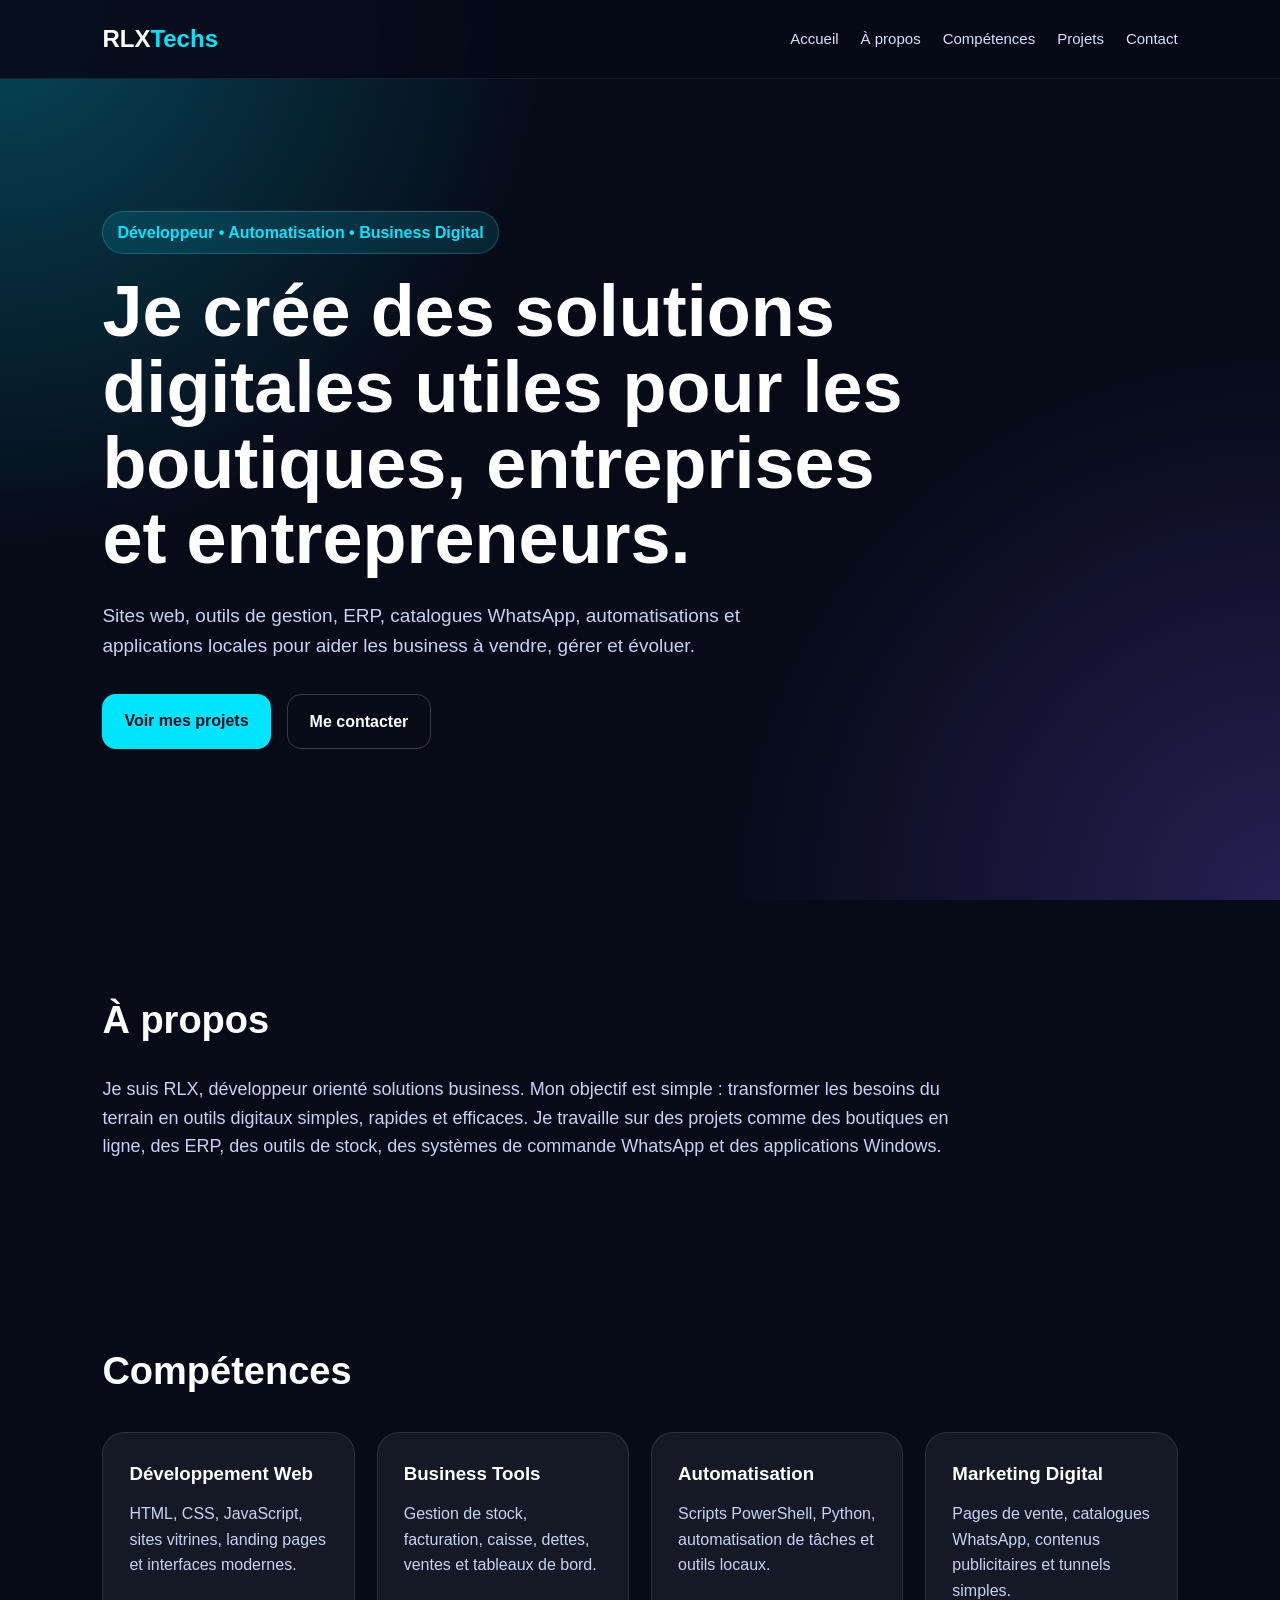
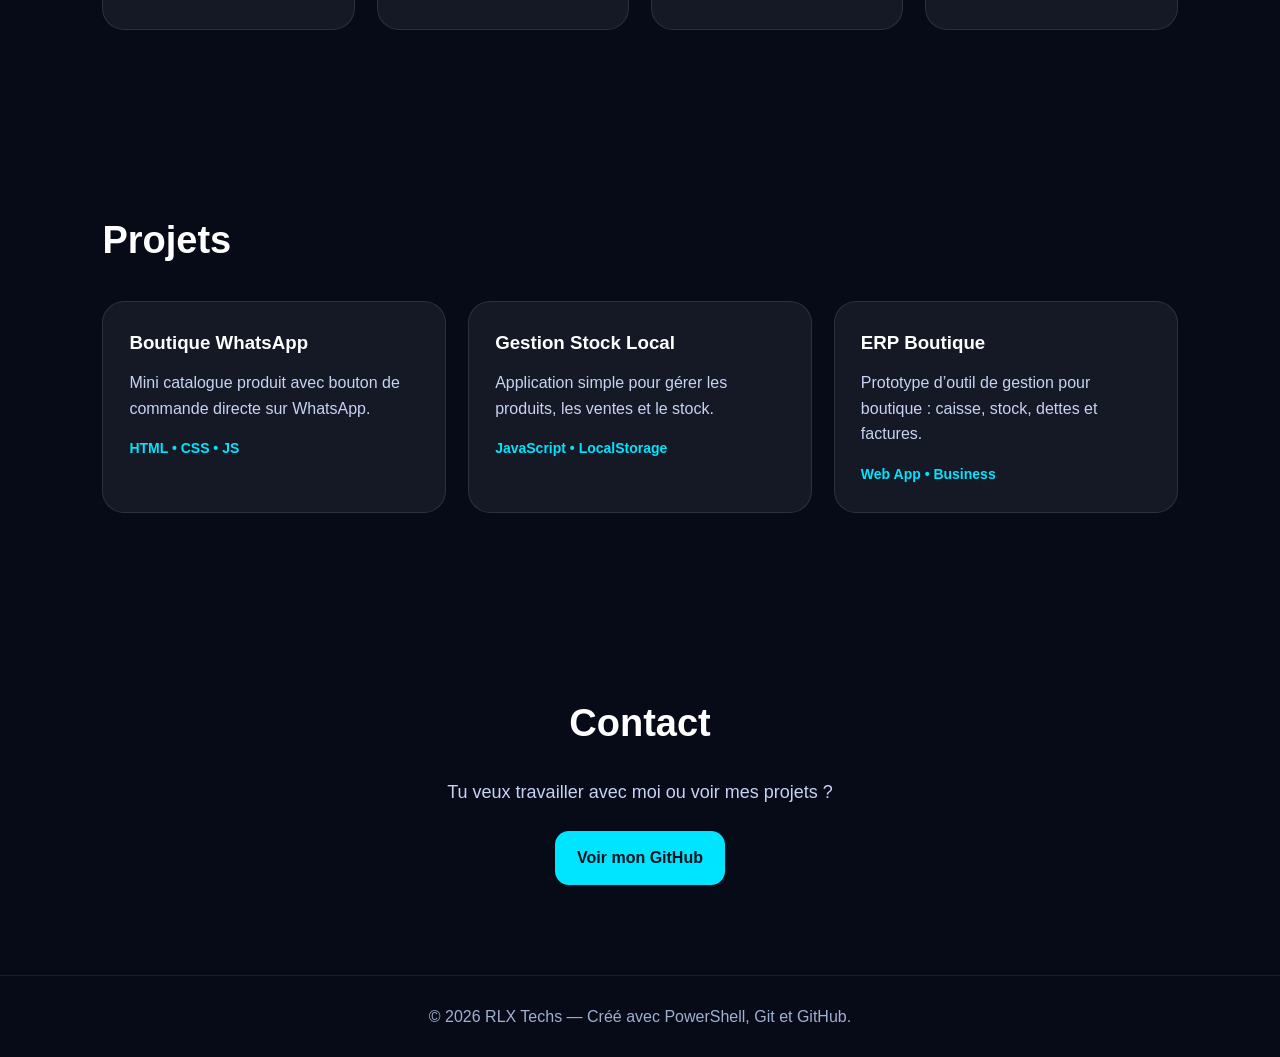
==== index.html @ ededf2c6 "Création du site vitrine RLX Techs" ====
﻿<!DOCTYPE html>
<html lang="fr">
<head>
  <meta charset="UTF-8" />
  <meta name="viewport" content="width=device-width, initial-scale=1.0" />
  <title>RLX Techs | Développeur & Créateur de solutions digitales</title>
  <link rel="stylesheet" href="style.css" />
</head>
<body>
  <header class="navbar">
    <div class="logo">RLX<span>Techs</span></div>
    <nav>
      <a href="#accueil">Accueil</a>
      <a href="#apropos">À propos</a>
      <a href="#competences">Compétences</a>
      <a href="#projets">Projets</a>
      <a href="#contact">Contact</a>
    </nav>
  </header>

  <section id="accueil" class="hero">
    <div class="hero-content">
      <p class="badge">Développeur • Automatisation • Business Digital</p>
      <h1>Je crée des solutions digitales utiles pour les boutiques, entreprises et entrepreneurs.</h1>
      <p class="description">
        Sites web, outils de gestion, ERP, catalogues WhatsApp, automatisations et applications locales pour aider les business à vendre, gérer et évoluer.
      </p>
      <div class="buttons">
        <a href="#projets" class="btn primary">Voir mes projets</a>
        <a href="#contact" class="btn secondary">Me contacter</a>
      </div>
    </div>
  </section>

  <section id="apropos" class="section">
    <h2>À propos</h2>
    <p>
      Je suis RLX, développeur orienté solutions business. Mon objectif est simple :
      transformer les besoins du terrain en outils digitaux simples, rapides et efficaces.
      Je travaille sur des projets comme des boutiques en ligne, des ERP, des outils de stock,
      des systèmes de commande WhatsApp et des applications Windows.
    </p>
  </section>

  <section id="competences" class="section">
    <h2>Compétences</h2>
    <div class="grid">
      <div class="card">
        <h3>Développement Web</h3>
        <p>HTML, CSS, JavaScript, sites vitrines, landing pages et interfaces modernes.</p>
      </div>
      <div class="card">
        <h3>Business Tools</h3>
        <p>Gestion de stock, facturation, caisse, dettes, ventes et tableaux de bord.</p>
      </div>
      <div class="card">
        <h3>Automatisation</h3>
        <p>Scripts PowerShell, Python, automatisation de tâches et outils locaux.</p>
      </div>
      <div class="card">
        <h3>Marketing Digital</h3>
        <p>Pages de vente, catalogues WhatsApp, contenus publicitaires et tunnels simples.</p>
      </div>
    </div>
  </section>

  <section id="projets" class="section">
    <h2>Projets</h2>
    <div class="grid">
      <div class="project-card">
        <h3>Boutique WhatsApp</h3>
        <p>Mini catalogue produit avec bouton de commande directe sur WhatsApp.</p>
        <span>HTML • CSS • JS</span>
      </div>
      <div class="project-card">
        <h3>Gestion Stock Local</h3>
        <p>Application simple pour gérer les produits, les ventes et le stock.</p>
        <span>JavaScript • LocalStorage</span>
      </div>
      <div class="project-card">
        <h3>ERP Boutique</h3>
        <p>Prototype d’outil de gestion pour boutique : caisse, stock, dettes et factures.</p>
        <span>Web App • Business</span>
      </div>
    </div>
  </section>

  <section id="contact" class="section contact">
    <h2>Contact</h2>
    <p>Tu veux travailler avec moi ou voir mes projets ?</p>
    <a href="https://github.com/RlxTechs" target="_blank" class="btn primary">Voir mon GitHub</a>
  </section>

  <footer>
    <p>© 2026 RLX Techs — Créé avec PowerShell, Git et GitHub.</p>
  </footer>

  <script src="script.js"></script>
</body>
</html>
---- style.css ----
﻿* {
  margin: 0;
  padding: 0;
  box-sizing: border-box;
}

html {
  scroll-behavior: smooth;
}

body {
  font-family: Arial, Helvetica, sans-serif;
  background: #070b18;
  color: #ffffff;
  line-height: 1.6;
}

.navbar {
  width: 100%;
  padding: 20px 8%;
  display: flex;
  justify-content: space-between;
  align-items: center;
  background: rgba(7, 11, 24, 0.9);
  backdrop-filter: blur(12px);
  position: fixed;
  top: 0;
  z-index: 100;
  border-bottom: 1px solid rgba(255,255,255,0.08);
}

.logo {
  font-size: 24px;
  font-weight: bold;
}

.logo span {
  color: #00e5ff;
}

nav {
  display: flex;
  gap: 22px;
}

nav a {
  color: #d7e1ff;
  text-decoration: none;
  font-size: 15px;
  transition: 0.3s;
}

nav a:hover {
  color: #00e5ff;
}

.hero {
  min-height: 100vh;
  padding: 140px 8% 80px;
  display: flex;
  align-items: center;
  background:
    radial-gradient(circle at top left, rgba(0,229,255,0.28), transparent 35%),
    radial-gradient(circle at bottom right, rgba(125,92,255,0.25), transparent 35%),
    #070b18;
}

.hero-content {
  max-width: 850px;
}

.badge {
  display: inline-block;
  padding: 8px 14px;
  border-radius: 999px;
  background: rgba(0,229,255,0.12);
  color: #00e5ff;
  margin-bottom: 20px;
  font-weight: bold;
  border: 1px solid rgba(0,229,255,0.25);
}

h1 {
  font-size: clamp(38px, 6vw, 72px);
  line-height: 1.05;
  margin-bottom: 24px;
}

.description {
  max-width: 720px;
  font-size: 19px;
  color: #c6d3f5;
  margin-bottom: 32px;
}

.buttons {
  display: flex;
  gap: 16px;
  flex-wrap: wrap;
}

.btn {
  display: inline-block;
  padding: 14px 22px;
  border-radius: 14px;
  text-decoration: none;
  font-weight: bold;
  transition: 0.3s;
}

.primary {
  background: #00e5ff;
  color: #06111f;
}

.primary:hover {
  transform: translateY(-3px);
  box-shadow: 0 12px 30px rgba(0,229,255,0.25);
}

.secondary {
  border: 1px solid rgba(255,255,255,0.2);
  color: #ffffff;
}

.secondary:hover {
  border-color: #00e5ff;
  color: #00e5ff;
}

.section {
  padding: 90px 8%;
}

.section h2 {
  font-size: 38px;
  margin-bottom: 24px;
}

.section > p {
  max-width: 850px;
  color: #c6d3f5;
  font-size: 18px;
}

.grid {
  display: grid;
  grid-template-columns: repeat(auto-fit, minmax(230px, 1fr));
  gap: 22px;
  margin-top: 30px;
}

.card,
.project-card {
  background: rgba(255,255,255,0.06);
  border: 1px solid rgba(255,255,255,0.1);
  border-radius: 22px;
  padding: 26px;
  transition: 0.3s;
}

.card:hover,
.project-card:hover {
  transform: translateY(-6px);
  border-color: rgba(0,229,255,0.4);
  box-shadow: 0 18px 45px rgba(0,0,0,0.25);
}

.card h3,
.project-card h3 {
  margin-bottom: 12px;
  color: #ffffff;
}

.card p,
.project-card p {
  color: #c6d3f5;
}

.project-card span {
  display: inline-block;
  margin-top: 16px;
  color: #00e5ff;
  font-weight: bold;
  font-size: 14px;
}

.contact {
  text-align: center;
}

.contact p {
  margin: 0 auto 24px;
}

footer {
  text-align: center;
  padding: 28px 8%;
  border-top: 1px solid rgba(255,255,255,0.08);
  color: #9fb0d0;
}

@media (max-width: 760px) {
  .navbar {
    position: static;
    flex-direction: column;
    gap: 15px;
  }

  nav {
    flex-wrap: wrap;
    justify-content: center;
  }

  .hero {
    padding-top: 80px;
  }
}
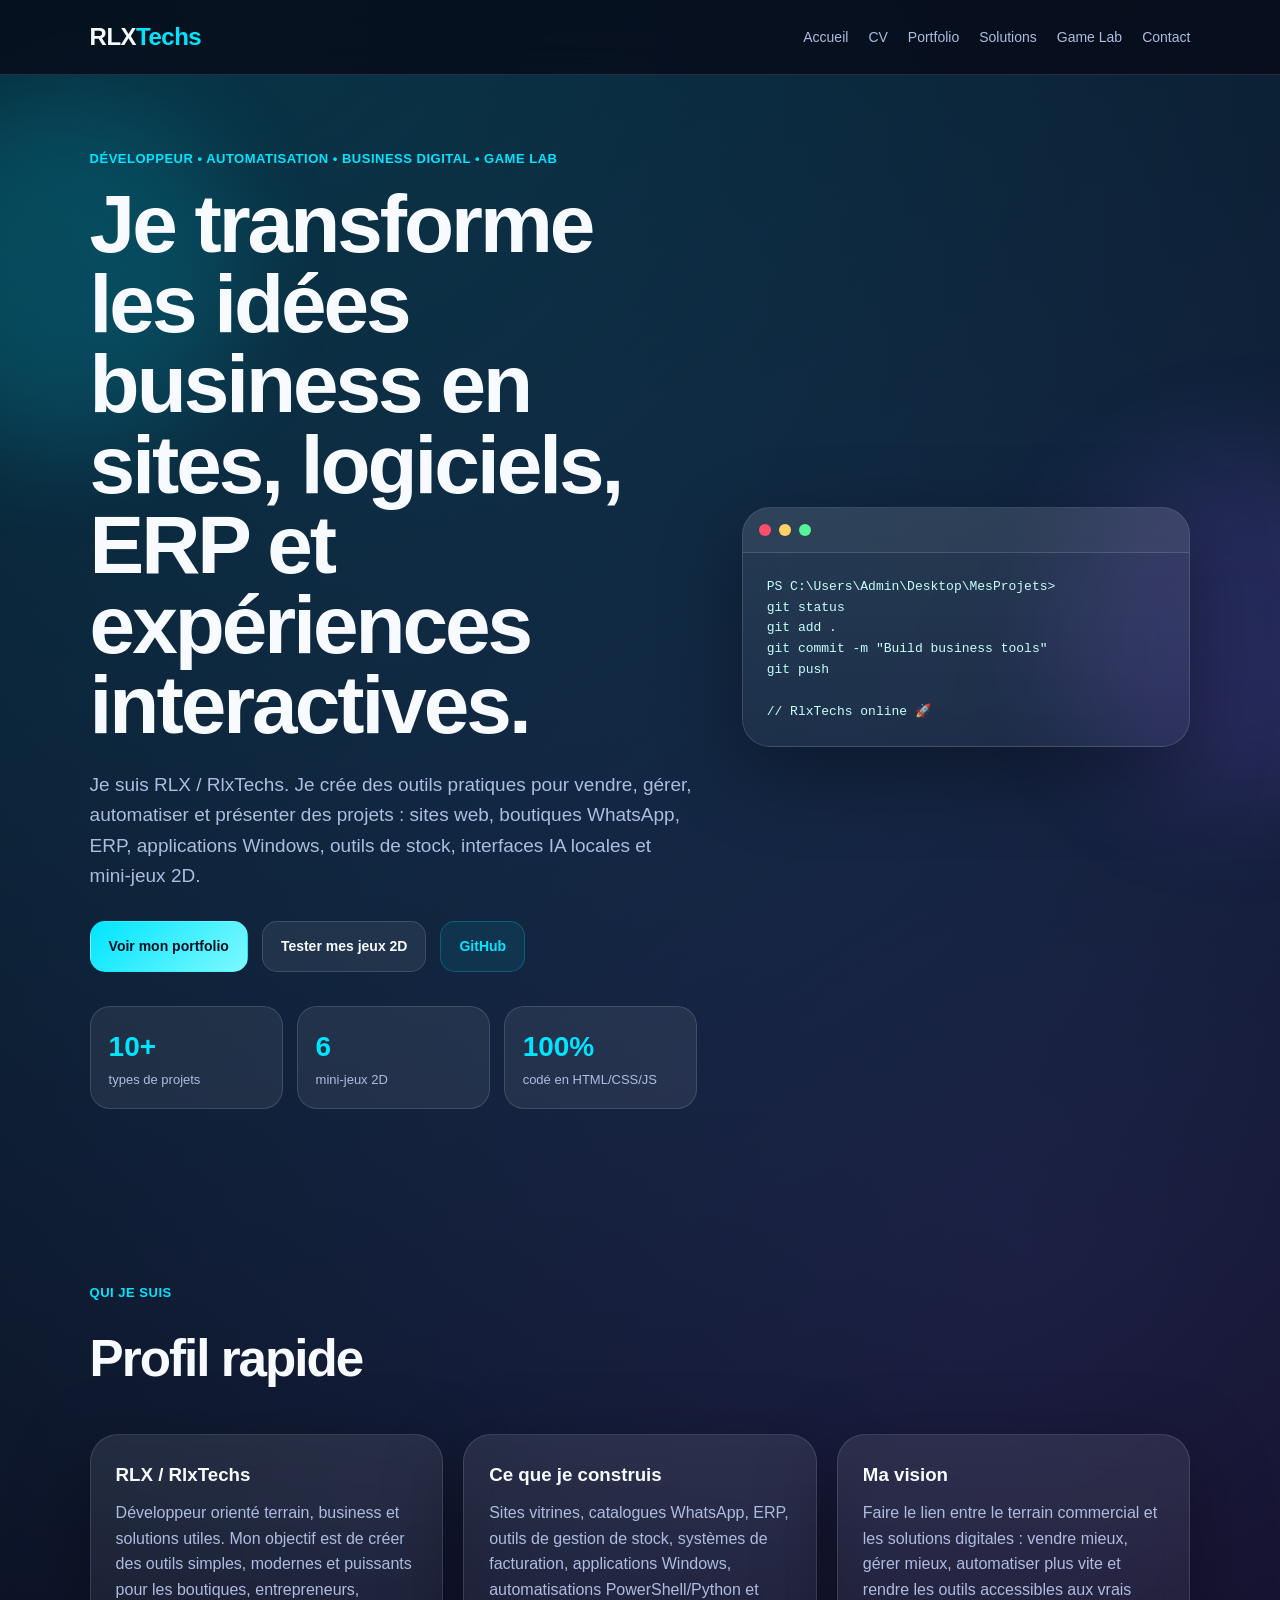
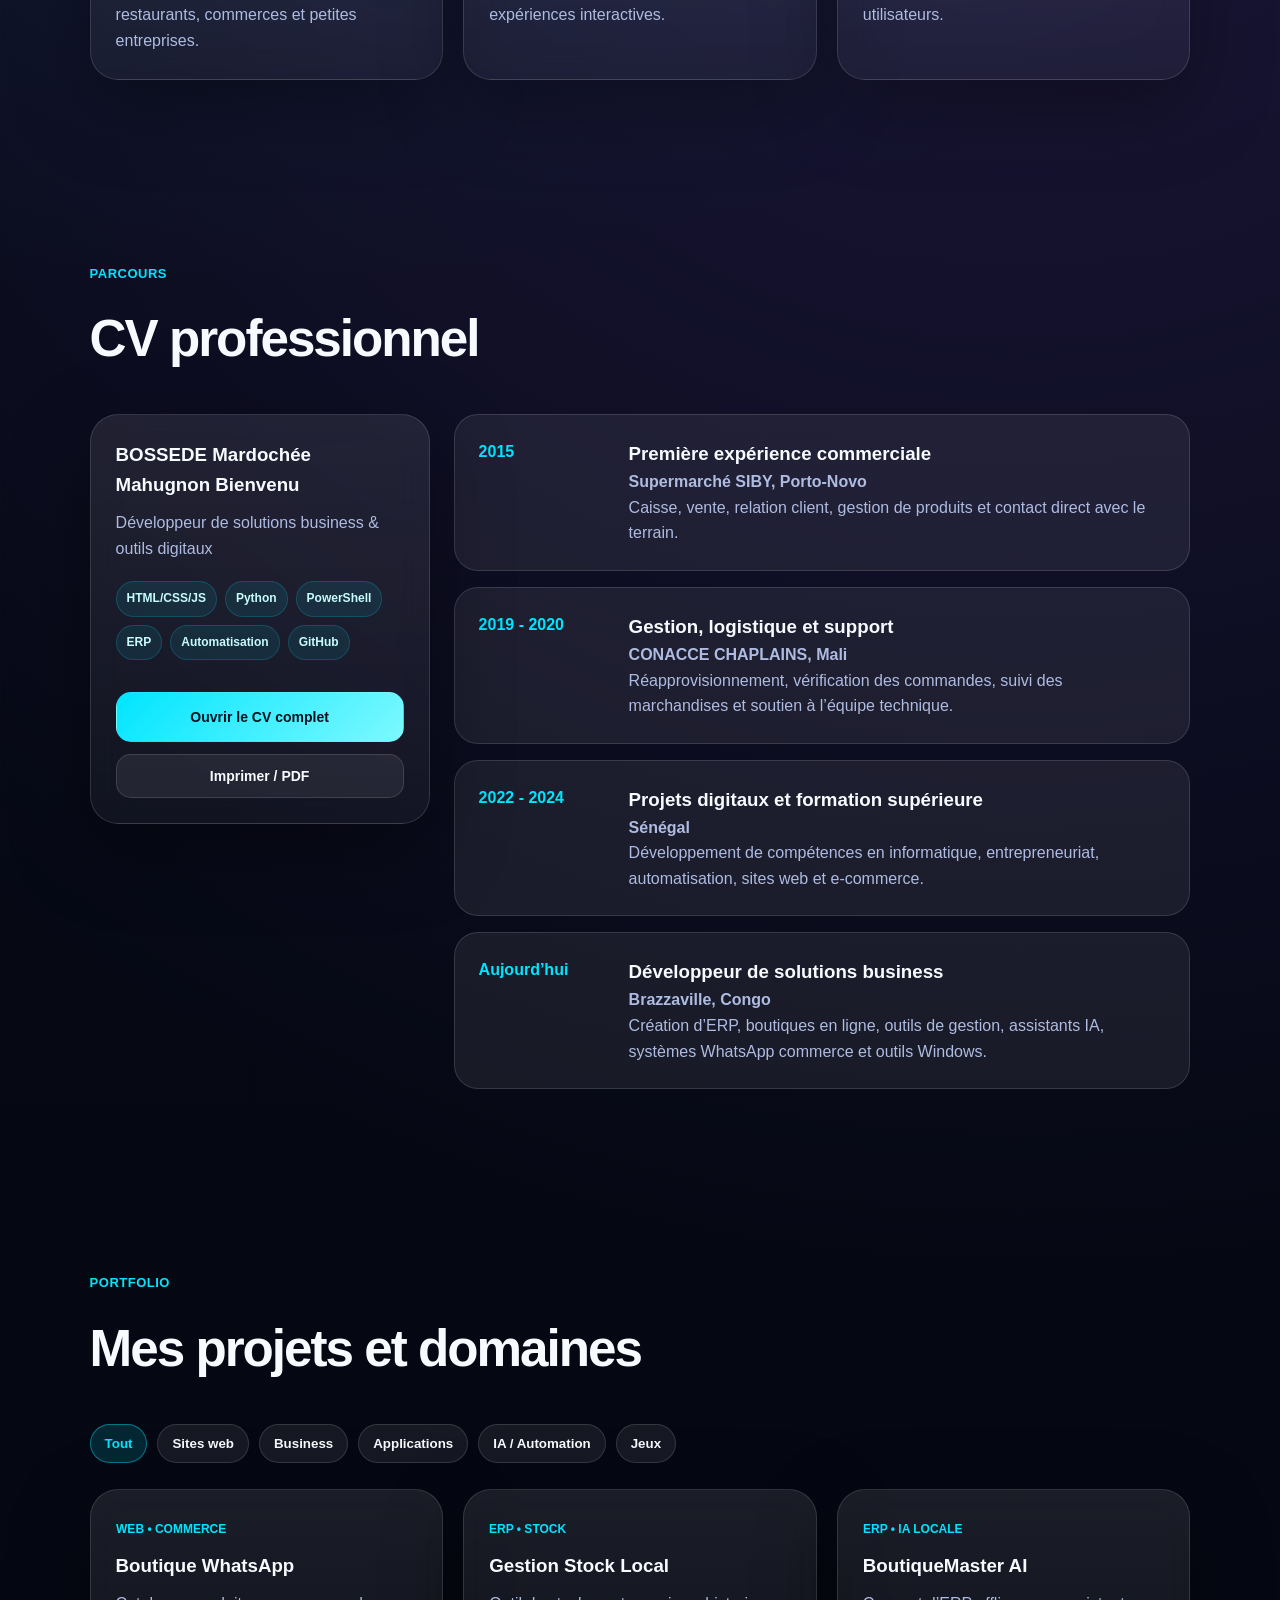
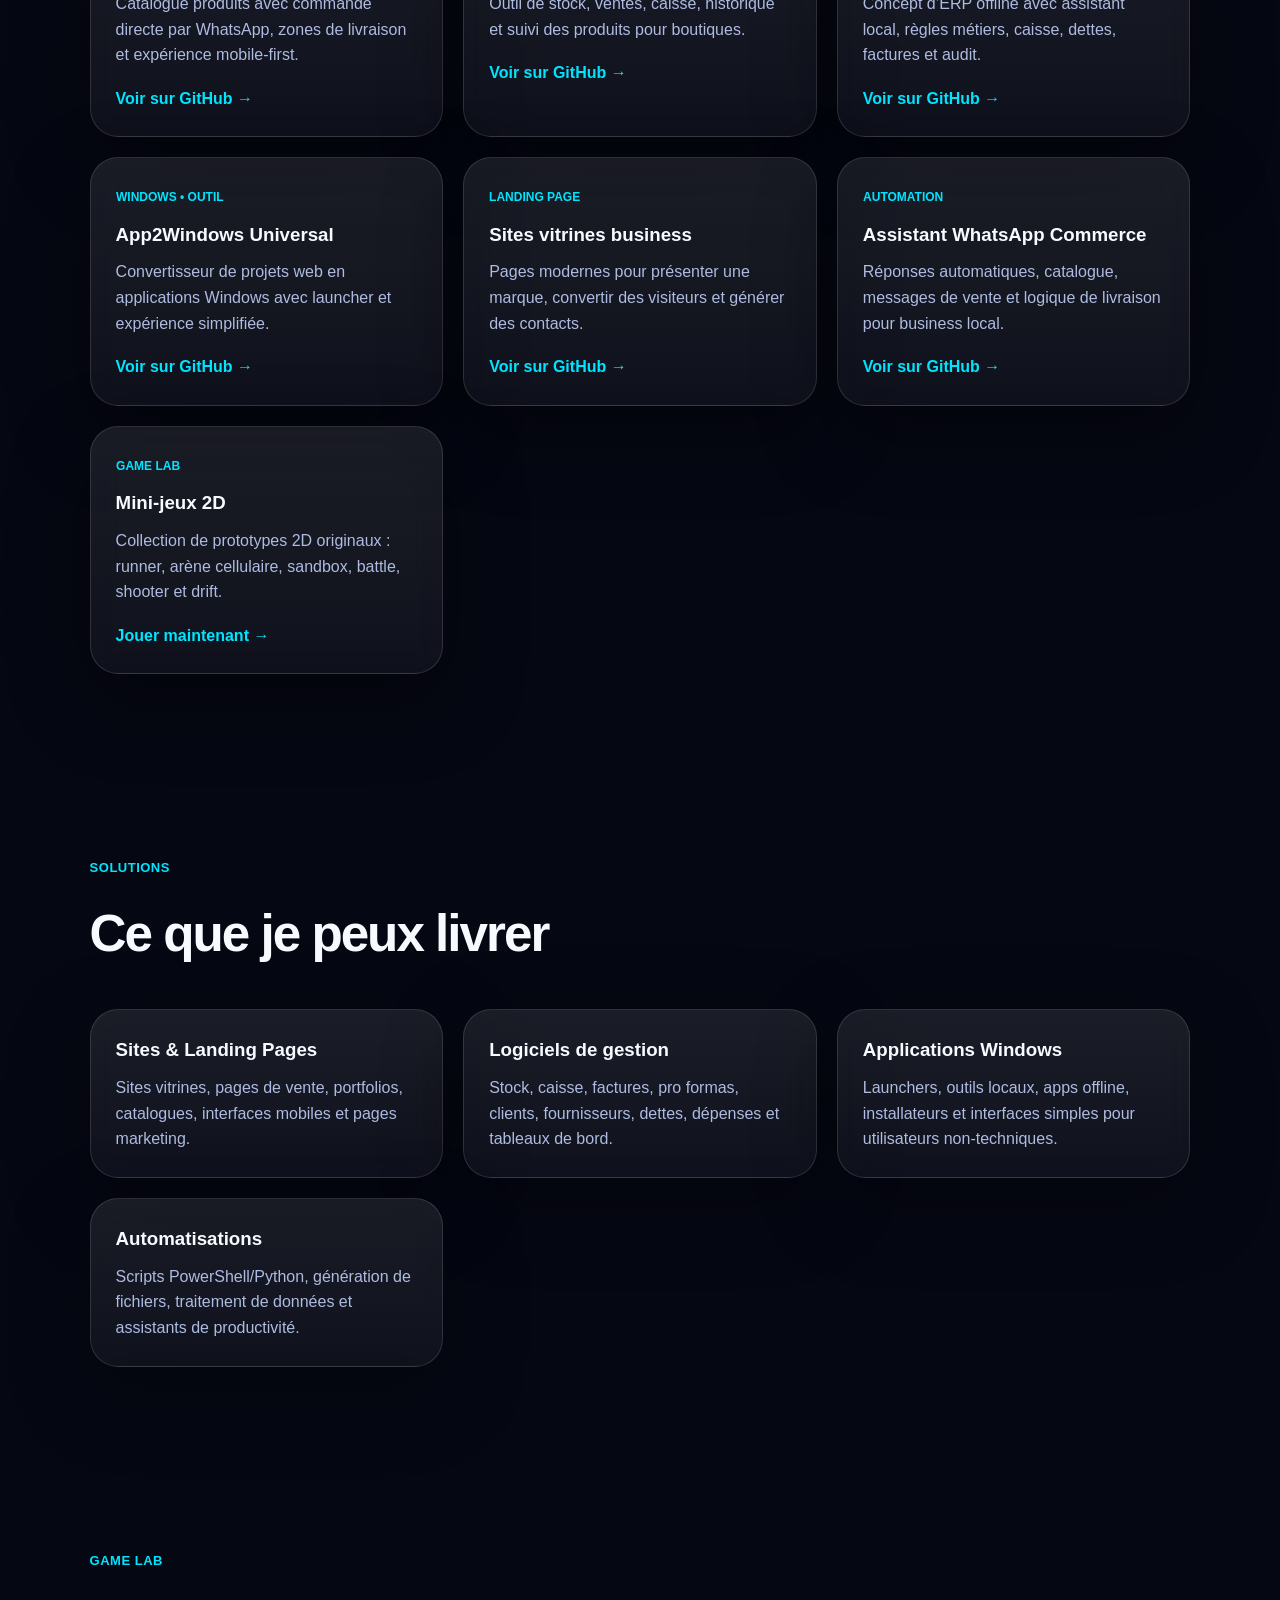
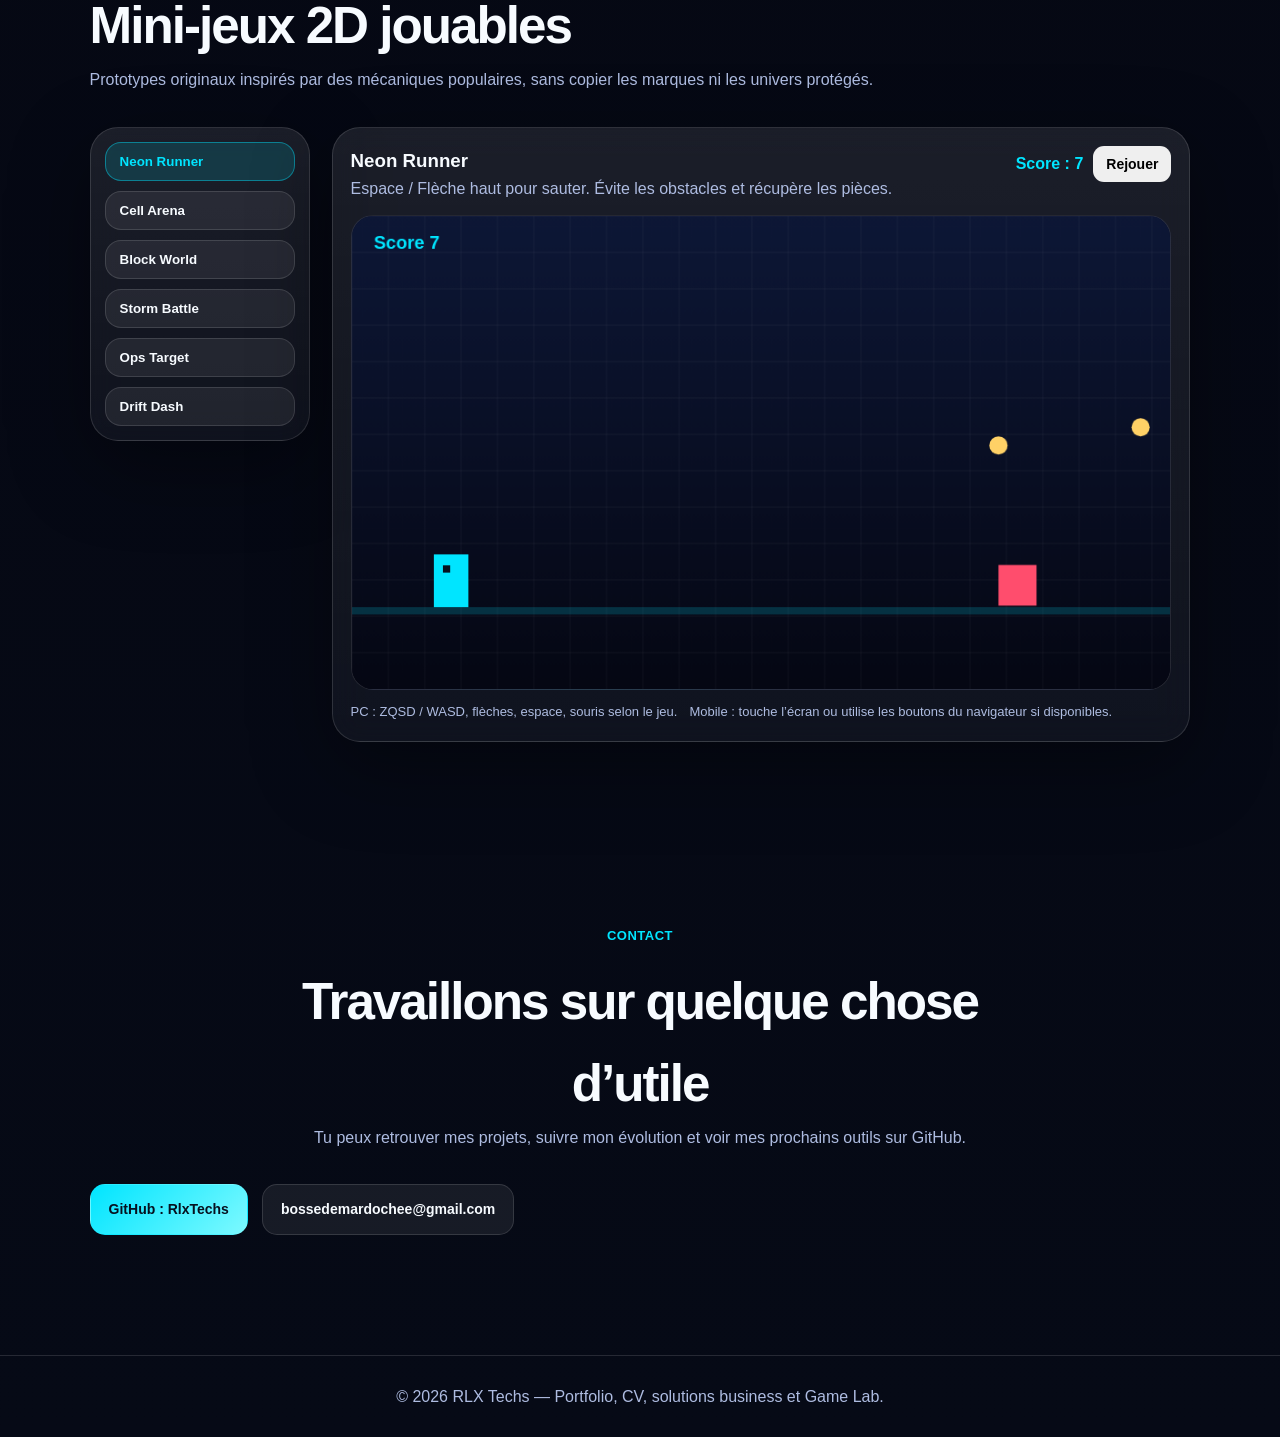
==== commit 5cacd82b: "Amélioration complète du portfolio avec CV et Game Lab" ====
--- a/index.html
+++ b/index.html
@@ -3,98 +3,326 @@
 <head>
   <meta charset="UTF-8" />
   <meta name="viewport" content="width=device-width, initial-scale=1.0" />
-  <title>RLX Techs | Développeur & Créateur de solutions digitales</title>
+  <title>RLX Techs | Portfolio, CV, Projets & Game Lab</title>
+  <meta name="description" content="Portfolio officiel de RLX Techs : développeur de solutions business, ERP, sites web, automatisations, apps Windows et mini-jeux 2D." />
   <link rel="stylesheet" href="style.css" />
 </head>
 <body>
+  <div class="bg-orb orb-1"></div>
+  <div class="bg-orb orb-2"></div>
+
   <header class="navbar">
-    <div class="logo">RLX<span>Techs</span></div>
-    <nav>
+    <a href="#accueil" class="logo">RLX<span>Techs</span></a>
+
+    <button class="menu-btn" id="menuBtn">☰</button>
+
+    <nav id="navMenu">
       <a href="#accueil">Accueil</a>
-      <a href="#apropos">À propos</a>
-      <a href="#competences">Compétences</a>
-      <a href="#projets">Projets</a>
+      <a href="#cv">CV</a>
+      <a href="#portfolio">Portfolio</a>
+      <a href="#logiciels">Solutions</a>
+      <a href="#games">Game Lab</a>
       <a href="#contact">Contact</a>
     </nav>
   </header>
 
-  <section id="accueil" class="hero">
-    <div class="hero-content">
-      <p class="badge">Développeur • Automatisation • Business Digital</p>
-      <h1>Je crée des solutions digitales utiles pour les boutiques, entreprises et entrepreneurs.</h1>
-      <p class="description">
-        Sites web, outils de gestion, ERP, catalogues WhatsApp, automatisations et applications locales pour aider les business à vendre, gérer et évoluer.
-      </p>
-      <div class="buttons">
-        <a href="#projets" class="btn primary">Voir mes projets</a>
-        <a href="#contact" class="btn secondary">Me contacter</a>
-      </div>
-    </div>
-  </section>
-
-  <section id="apropos" class="section">
-    <h2>À propos</h2>
-    <p>
-      Je suis RLX, développeur orienté solutions business. Mon objectif est simple :
-      transformer les besoins du terrain en outils digitaux simples, rapides et efficaces.
-      Je travaille sur des projets comme des boutiques en ligne, des ERP, des outils de stock,
-      des systèmes de commande WhatsApp et des applications Windows.
-    </p>
-  </section>
-
-  <section id="competences" class="section">
-    <h2>Compétences</h2>
-    <div class="grid">
-      <div class="card">
-        <h3>Développement Web</h3>
-        <p>HTML, CSS, JavaScript, sites vitrines, landing pages et interfaces modernes.</p>
-      </div>
-      <div class="card">
-        <h3>Business Tools</h3>
-        <p>Gestion de stock, facturation, caisse, dettes, ventes et tableaux de bord.</p>
-      </div>
-      <div class="card">
-        <h3>Automatisation</h3>
-        <p>Scripts PowerShell, Python, automatisation de tâches et outils locaux.</p>
-      </div>
-      <div class="card">
-        <h3>Marketing Digital</h3>
-        <p>Pages de vente, catalogues WhatsApp, contenus publicitaires et tunnels simples.</p>
-      </div>
-    </div>
-  </section>
-
-  <section id="projets" class="section">
-    <h2>Projets</h2>
-    <div class="grid">
-      <div class="project-card">
-        <h3>Boutique WhatsApp</h3>
-        <p>Mini catalogue produit avec bouton de commande directe sur WhatsApp.</p>
-        <span>HTML • CSS • JS</span>
-      </div>
-      <div class="project-card">
-        <h3>Gestion Stock Local</h3>
-        <p>Application simple pour gérer les produits, les ventes et le stock.</p>
-        <span>JavaScript • LocalStorage</span>
-      </div>
-      <div class="project-card">
-        <h3>ERP Boutique</h3>
-        <p>Prototype d’outil de gestion pour boutique : caisse, stock, dettes et factures.</p>
-        <span>Web App • Business</span>
-      </div>
-    </div>
-  </section>
-
-  <section id="contact" class="section contact">
-    <h2>Contact</h2>
-    <p>Tu veux travailler avec moi ou voir mes projets ?</p>
-    <a href="https://github.com/RlxTechs" target="_blank" class="btn primary">Voir mon GitHub</a>
-  </section>
+  <main>
+    <section id="accueil" class="hero">
+      <div class="hero-text">
+        <p class="eyebrow">Développeur • Automatisation • Business Digital • Game Lab</p>
+        <h1>Je transforme les idées business en sites, logiciels, ERP et expériences interactives.</h1>
+        <p class="hero-desc">
+          Je suis RLX / RlxTechs. Je crée des outils pratiques pour vendre, gérer, automatiser et présenter des projets :
+          sites web, boutiques WhatsApp, ERP, applications Windows, outils de stock, interfaces IA locales et mini-jeux 2D.
+        </p>
+
+        <div class="hero-actions">
+          <a href="#portfolio" class="btn primary">Voir mon portfolio</a>
+          <a href="#games" class="btn secondary">Tester mes jeux 2D</a>
+          <a href="https://github.com/RlxTechs" target="_blank" class="btn ghost">GitHub</a>
+        </div>
+
+        <div class="hero-stats">
+          <div>
+            <strong>10+</strong>
+            <span>types de projets</span>
+          </div>
+          <div>
+            <strong>6</strong>
+            <span>mini-jeux 2D</span>
+          </div>
+          <div>
+            <strong>100%</strong>
+            <span>codé en HTML/CSS/JS</span>
+          </div>
+        </div>
+      </div>
+
+      <div class="hero-card">
+        <div class="terminal-bar">
+          <span></span><span></span><span></span>
+        </div>
+        <pre><code>PS C:\Users\Admin\Desktop\MesProjets&gt;
+git status
+git add .
+git commit -m "Build business tools"
+git push
+
+// RlxTechs online 🚀</code></pre>
+      </div>
+    </section>
+
+    <section class="section identity">
+      <div class="section-title">
+        <p class="eyebrow">Qui je suis</p>
+        <h2>Profil rapide</h2>
+      </div>
+
+      <div class="identity-grid">
+        <article class="glass-card">
+          <h3>RLX / RlxTechs</h3>
+          <p>
+            Développeur orienté terrain, business et solutions utiles. Mon objectif est de créer des outils simples,
+            modernes et puissants pour les boutiques, entrepreneurs, restaurants, commerces et petites entreprises.
+          </p>
+        </article>
+
+        <article class="glass-card">
+          <h3>Ce que je construis</h3>
+          <p>
+            Sites vitrines, catalogues WhatsApp, ERP, outils de gestion de stock, systèmes de facturation,
+            applications Windows, automatisations PowerShell/Python et expériences interactives.
+          </p>
+        </article>
+
+        <article class="glass-card">
+          <h3>Ma vision</h3>
+          <p>
+            Faire le lien entre le terrain commercial et les solutions digitales : vendre mieux, gérer mieux,
+            automatiser plus vite et rendre les outils accessibles aux vrais utilisateurs.
+          </p>
+        </article>
+      </div>
+    </section>
+
+    <section id="cv" class="section">
+      <div class="section-title">
+        <p class="eyebrow">Parcours</p>
+        <h2>CV professionnel</h2>
+      </div>
+
+      <div class="cv-layout">
+        <aside class="cv-card">
+          <h3>BOSSEDE Mardochée Mahugnon Bienvenu</h3>
+          <p class="muted">Développeur de solutions business & outils digitaux</p>
+
+          <div class="cv-tags">
+            <span>HTML/CSS/JS</span>
+            <span>Python</span>
+            <span>PowerShell</span>
+            <span>ERP</span>
+            <span>Automatisation</span>
+            <span>GitHub</span>
+          </div>
+
+          <a class="btn primary full" href="cv.html">Ouvrir le CV complet</a>
+          <button class="btn secondary full" onclick="window.print()">Imprimer / PDF</button>
+        </aside>
+
+        <div class="timeline">
+          <div class="timeline-item">
+            <span class="year">2015</span>
+            <div>
+              <h3>Première expérience commerciale</h3>
+              <p><strong>Supermarché SIBY, Porto-Novo</strong></p>
+              <p>Caisse, vente, relation client, gestion de produits et contact direct avec le terrain.</p>
+            </div>
+          </div>
+
+          <div class="timeline-item">
+            <span class="year">2019 - 2020</span>
+            <div>
+              <h3>Gestion, logistique et support</h3>
+              <p><strong>CONACCE CHAPLAINS, Mali</strong></p>
+              <p>Réapprovisionnement, vérification des commandes, suivi des marchandises et soutien à l’équipe technique.</p>
+            </div>
+          </div>
+
+          <div class="timeline-item">
+            <span class="year">2022 - 2024</span>
+            <div>
+              <h3>Projets digitaux et formation supérieure</h3>
+              <p><strong>Sénégal</strong></p>
+              <p>Développement de compétences en informatique, entrepreneuriat, automatisation, sites web et e-commerce.</p>
+            </div>
+          </div>
+
+          <div class="timeline-item">
+            <span class="year">Aujourd’hui</span>
+            <div>
+              <h3>Développeur de solutions business</h3>
+              <p><strong>Brazzaville, Congo</strong></p>
+              <p>Création d’ERP, boutiques en ligne, outils de gestion, assistants IA, systèmes WhatsApp commerce et outils Windows.</p>
+            </div>
+          </div>
+        </div>
+      </div>
+    </section>
+
+    <section id="portfolio" class="section">
+      <div class="section-title">
+        <p class="eyebrow">Portfolio</p>
+        <h2>Mes projets et domaines</h2>
+      </div>
+
+      <div class="filter-row">
+        <button class="chip active" data-filter="all">Tout</button>
+        <button class="chip" data-filter="web">Sites web</button>
+        <button class="chip" data-filter="business">Business</button>
+        <button class="chip" data-filter="app">Applications</button>
+        <button class="chip" data-filter="ai">IA / Automation</button>
+        <button class="chip" data-filter="game">Jeux</button>
+      </div>
+
+      <div class="portfolio-grid" id="portfolioGrid">
+        <article class="project-card" data-category="web business">
+          <span class="project-type">Web • Commerce</span>
+          <h3>Boutique WhatsApp</h3>
+          <p>Catalogue produits avec commande directe par WhatsApp, zones de livraison et expérience mobile-first.</p>
+          <a href="https://github.com/RlxTechs" target="_blank">Voir sur GitHub →</a>
+        </article>
+
+        <article class="project-card" data-category="business app">
+          <span class="project-type">ERP • Stock</span>
+          <h3>Gestion Stock Local</h3>
+          <p>Outil de stock, ventes, caisse, historique et suivi des produits pour boutiques.</p>
+          <a href="https://github.com/RlxTechs" target="_blank">Voir sur GitHub →</a>
+        </article>
+
+        <article class="project-card" data-category="business ai app">
+          <span class="project-type">ERP • IA locale</span>
+          <h3>BoutiqueMaster AI</h3>
+          <p>Concept d’ERP offline avec assistant local, règles métiers, caisse, dettes, factures et audit.</p>
+          <a href="https://github.com/RlxTechs" target="_blank">Voir sur GitHub →</a>
+        </article>
+
+        <article class="project-card" data-category="app">
+          <span class="project-type">Windows • Outil</span>
+          <h3>App2Windows Universal</h3>
+          <p>Convertisseur de projets web en applications Windows avec launcher et expérience simplifiée.</p>
+          <a href="https://github.com/RlxTechs" target="_blank">Voir sur GitHub →</a>
+        </article>
+
+        <article class="project-card" data-category="web business">
+          <span class="project-type">Landing page</span>
+          <h3>Sites vitrines business</h3>
+          <p>Pages modernes pour présenter une marque, convertir des visiteurs et générer des contacts.</p>
+          <a href="https://github.com/RlxTechs" target="_blank">Voir sur GitHub →</a>
+        </article>
+
+        <article class="project-card" data-category="ai">
+          <span class="project-type">Automation</span>
+          <h3>Assistant WhatsApp Commerce</h3>
+          <p>Réponses automatiques, catalogue, messages de vente et logique de livraison pour business local.</p>
+          <a href="https://github.com/RlxTechs" target="_blank">Voir sur GitHub →</a>
+        </article>
+
+        <article class="project-card" data-category="game">
+          <span class="project-type">Game Lab</span>
+          <h3>Mini-jeux 2D</h3>
+          <p>Collection de prototypes 2D originaux : runner, arène cellulaire, sandbox, battle, shooter et drift.</p>
+          <a href="#games">Jouer maintenant →</a>
+        </article>
+      </div>
+    </section>
+
+    <section id="logiciels" class="section">
+      <div class="section-title">
+        <p class="eyebrow">Solutions</p>
+        <h2>Ce que je peux livrer</h2>
+      </div>
+
+      <div class="solution-grid">
+        <div class="solution-card">
+          <h3>Sites & Landing Pages</h3>
+          <p>Sites vitrines, pages de vente, portfolios, catalogues, interfaces mobiles et pages marketing.</p>
+        </div>
+        <div class="solution-card">
+          <h3>Logiciels de gestion</h3>
+          <p>Stock, caisse, factures, pro formas, clients, fournisseurs, dettes, dépenses et tableaux de bord.</p>
+        </div>
+        <div class="solution-card">
+          <h3>Applications Windows</h3>
+          <p>Launchers, outils locaux, apps offline, installateurs et interfaces simples pour utilisateurs non-techniques.</p>
+        </div>
+        <div class="solution-card">
+          <h3>Automatisations</h3>
+          <p>Scripts PowerShell/Python, génération de fichiers, traitement de données et assistants de productivité.</p>
+        </div>
+      </div>
+    </section>
+
+    <section id="games" class="section game-section">
+      <div class="section-title">
+        <p class="eyebrow">Game Lab</p>
+        <h2>Mini-jeux 2D jouables</h2>
+        <p class="section-subtitle">
+          Prototypes originaux inspirés par des mécaniques populaires, sans copier les marques ni les univers protégés.
+        </p>
+      </div>
+
+      <div class="game-layout">
+        <aside class="game-list">
+          <button class="game-tab active" data-game="runner">Neon Runner</button>
+          <button class="game-tab" data-game="cell">Cell Arena</button>
+          <button class="game-tab" data-game="blocks">Block World</button>
+          <button class="game-tab" data-game="storm">Storm Battle</button>
+          <button class="game-tab" data-game="ops">Ops Target</button>
+          <button class="game-tab" data-game="drift">Drift Dash</button>
+        </aside>
+
+        <div class="game-panel">
+          <div class="game-top">
+            <div>
+              <h3 id="gameTitle">Neon Runner</h3>
+              <p id="gameHelp">Espace / Flèche haut pour sauter. Évite les obstacles et récupère les pièces.</p>
+            </div>
+            <div class="game-score">
+              <span id="gameScore">Score : 0</span>
+              <button id="restartGame" class="btn small">Rejouer</button>
+            </div>
+          </div>
+
+          <canvas id="gameCanvas" width="900" height="520"></canvas>
+
+          <div class="game-controls">
+            <span>PC : ZQSD / WASD, flèches, espace, souris selon le jeu.</span>
+            <span>Mobile : touche l’écran ou utilise les boutons du navigateur si disponibles.</span>
+          </div>
+        </div>
+      </div>
+    </section>
+
+    <section id="contact" class="section contact">
+      <div class="section-title center">
+        <p class="eyebrow">Contact</p>
+        <h2>Travaillons sur quelque chose d’utile</h2>
+        <p class="section-subtitle">
+          Tu peux retrouver mes projets, suivre mon évolution et voir mes prochains outils sur GitHub.
+        </p>
+      </div>
+
+      <div class="contact-actions">
+        <a class="btn primary" href="https://github.com/RlxTechs" target="_blank">GitHub : RlxTechs</a>
+        <a class="btn secondary" href="mailto:bossedemardochee@gmail.com">bossedemardochee@gmail.com</a>
+      </div>
+    </section>
+  </main>
 
   <footer>
-    <p>© 2026 RLX Techs — Créé avec PowerShell, Git et GitHub.</p>
+    <p>© 2026 RLX Techs — Portfolio, CV, solutions business et Game Lab.</p>
   </footer>
 
-  <script src="script.js"></script>
+  <script src="app.js"></script>
 </body>
 </html>
--- a/style.css
+++ b/style.css
@@ -1,4 +1,20 @@
-﻿* {
+﻿:root {
+  --bg: #070b18;
+  --bg-2: #0b1024;
+  --card: rgba(255, 255, 255, 0.07);
+  --card-2: rgba(255, 255, 255, 0.1);
+  --line: rgba(255, 255, 255, 0.13);
+  --text: #f7fbff;
+  --muted: #aebce1;
+  --accent: #00e5ff;
+  --accent-2: #8b5cf6;
+  --success: #56f39a;
+  --warning: #ffd166;
+  --danger: #ff4d6d;
+  --shadow: 0 25px 80px rgba(0, 0, 0, 0.35);
+}
+
+* {
   margin: 0;
   padding: 0;
   box-sizing: border-box;
@@ -9,210 +25,661 @@
 }
 
 body {
+  min-height: 100vh;
   font-family: Arial, Helvetica, sans-serif;
-  background: #070b18;
-  color: #ffffff;
+  color: var(--text);
+  background:
+    radial-gradient(circle at 20% 0%, rgba(0, 229, 255, 0.18), transparent 30%),
+    radial-gradient(circle at 80% 20%, rgba(139, 92, 246, 0.17), transparent 32%),
+    linear-gradient(180deg, var(--bg), #050712 60%, #060a16);
   line-height: 1.6;
+  overflow-x: hidden;
+}
+
+a {
+  color: inherit;
+}
+
+.bg-orb {
+  position: fixed;
+  width: 360px;
+  height: 360px;
+  border-radius: 999px;
+  filter: blur(55px);
+  opacity: 0.16;
+  pointer-events: none;
+  z-index: -1;
+}
+
+.orb-1 {
+  background: var(--accent);
+  top: 10%;
+  left: -120px;
+}
+
+.orb-2 {
+  background: var(--accent-2);
+  bottom: 10%;
+  right: -140px;
 }
 
 .navbar {
+  position: fixed;
+  top: 0;
   width: 100%;
-  padding: 20px 8%;
+  padding: 18px 7%;
   display: flex;
   justify-content: space-between;
   align-items: center;
-  background: rgba(7, 11, 24, 0.9);
-  backdrop-filter: blur(12px);
-  position: fixed;
-  top: 0;
-  z-index: 100;
-  border-bottom: 1px solid rgba(255,255,255,0.08);
+  background: rgba(7, 11, 24, 0.8);
+  backdrop-filter: blur(18px);
+  border-bottom: 1px solid var(--line);
+  z-index: 1000;
 }
 
 .logo {
+  text-decoration: none;
   font-size: 24px;
-  font-weight: bold;
+  font-weight: 900;
+  letter-spacing: -0.5px;
 }
 
 .logo span {
-  color: #00e5ff;
+  color: var(--accent);
 }
 
 nav {
   display: flex;
-  gap: 22px;
+  gap: 20px;
+  align-items: center;
 }
 
 nav a {
-  color: #d7e1ff;
   text-decoration: none;
-  font-size: 15px;
-  transition: 0.3s;
+  color: var(--muted);
+  font-size: 14px;
+  transition: 0.25s ease;
 }
 
 nav a:hover {
-  color: #00e5ff;
+  color: var(--accent);
+}
+
+.menu-btn {
+  display: none;
+  background: var(--card);
+  color: var(--text);
+  border: 1px solid var(--line);
+  border-radius: 12px;
+  padding: 9px 12px;
+  font-size: 20px;
+  cursor: pointer;
 }
 
 .hero {
   min-height: 100vh;
-  padding: 140px 8% 80px;
-  display: flex;
+  padding: 145px 7% 80px;
+  display: grid;
+  grid-template-columns: 1.15fr 0.85fr;
+  gap: 45px;
   align-items: center;
+}
+
+.eyebrow {
+  display: inline-flex;
+  align-items: center;
+  gap: 8px;
+  color: var(--accent);
+  font-weight: 800;
+  font-size: 13px;
+  letter-spacing: 0.5px;
+  text-transform: uppercase;
+  margin-bottom: 14px;
+}
+
+.hero h1 {
+  font-size: clamp(42px, 6.4vw, 82px);
+  line-height: 0.98;
+  letter-spacing: -3px;
+  max-width: 960px;
+  margin-bottom: 24px;
+}
+
+.hero-desc {
+  max-width: 820px;
+  color: var(--muted);
+  font-size: 19px;
+  margin-bottom: 30px;
+}
+
+.hero-actions,
+.contact-actions {
+  display: flex;
+  flex-wrap: wrap;
+  gap: 14px;
+}
+
+.btn {
+  display: inline-flex;
+  align-items: center;
+  justify-content: center;
+  border: 1px solid transparent;
+  border-radius: 15px;
+  padding: 13px 18px;
+  text-decoration: none;
+  font-weight: 800;
+  cursor: pointer;
+  transition: 0.25s ease;
+  font-size: 14px;
+}
+
+.btn.primary {
+  color: #06111f;
+  background: linear-gradient(135deg, var(--accent), #7df9ff);
+}
+
+.btn.secondary {
+  color: var(--text);
+  border-color: var(--line);
+  background: var(--card);
+}
+
+.btn.ghost {
+  color: var(--accent);
+  border-color: rgba(0, 229, 255, 0.24);
+  background: rgba(0, 229, 255, 0.08);
+}
+
+.btn:hover {
+  transform: translateY(-3px);
+  box-shadow: 0 18px 40px rgba(0, 229, 255, 0.14);
+}
+
+.btn.full {
+  width: 100%;
+  margin-top: 12px;
+}
+
+.btn.small {
+  padding: 9px 12px;
+  border-radius: 11px;
+}
+
+.hero-stats {
+  display: grid;
+  grid-template-columns: repeat(3, minmax(120px, 1fr));
+  gap: 14px;
+  margin-top: 34px;
+  max-width: 720px;
+}
+
+.hero-stats div {
+  padding: 18px;
+  border: 1px solid var(--line);
+  border-radius: 20px;
+  background: var(--card);
+}
+
+.hero-stats strong {
+  display: block;
+  font-size: 28px;
+  color: var(--accent);
+}
+
+.hero-stats span {
+  display: block;
+  color: var(--muted);
+  font-size: 13px;
+}
+
+.hero-card,
+.glass-card,
+.project-card,
+.solution-card,
+.cv-card,
+.game-panel,
+.game-list {
+  border: 1px solid var(--line);
+  background: linear-gradient(180deg, rgba(255, 255, 255, 0.09), rgba(255, 255, 255, 0.045));
+  box-shadow: var(--shadow);
+  backdrop-filter: blur(16px);
+  border-radius: 28px;
+}
+
+.hero-card {
+  overflow: hidden;
+}
+
+.terminal-bar {
+  display: flex;
+  gap: 8px;
+  padding: 16px;
+  border-bottom: 1px solid var(--line);
+  background: rgba(255, 255, 255, 0.04);
+}
+
+.terminal-bar span {
+  width: 12px;
+  height: 12px;
+  border-radius: 50%;
+}
+
+.terminal-bar span:nth-child(1) { background: var(--danger); }
+.terminal-bar span:nth-child(2) { background: var(--warning); }
+.terminal-bar span:nth-child(3) { background: var(--success); }
+
+pre {
+  padding: 24px;
+  overflow-x: auto;
+  color: #c7fffb;
+}
+
+.section {
+  padding: 90px 7%;
+}
+
+.section-title {
+  margin-bottom: 34px;
+}
+
+.section-title h2 {
+  font-size: clamp(34px, 4vw, 58px);
+  letter-spacing: -2px;
+}
+
+.section-subtitle,
+.muted {
+  color: var(--muted);
+}
+
+.center {
+  text-align: center;
+  max-width: 820px;
+  margin-left: auto;
+  margin-right: auto;
+}
+
+.identity-grid,
+.solution-grid,
+.portfolio-grid {
+  display: grid;
+  grid-template-columns: repeat(3, minmax(230px, 1fr));
+  gap: 20px;
+}
+
+.glass-card,
+.project-card,
+.solution-card,
+.cv-card {
+  padding: 25px;
+}
+
+.glass-card h3,
+.project-card h3,
+.solution-card h3,
+.cv-card h3 {
+  margin-bottom: 10px;
+}
+
+.glass-card p,
+.project-card p,
+.solution-card p {
+  color: var(--muted);
+}
+
+.cv-layout {
+  display: grid;
+  grid-template-columns: 340px 1fr;
+  gap: 24px;
+  align-items: start;
+}
+
+.cv-card {
+  position: sticky;
+  top: 100px;
+}
+
+.cv-tags {
+  display: flex;
+  flex-wrap: wrap;
+  gap: 8px;
+  margin: 20px 0;
+}
+
+.cv-tags span {
+  padding: 7px 10px;
+  border-radius: 999px;
+  background: rgba(0, 229, 255, 0.09);
+  border: 1px solid rgba(0, 229, 255, 0.18);
+  color: #c7fbff;
+  font-size: 12px;
+  font-weight: 700;
+}
+
+.timeline {
+  display: grid;
+  gap: 16px;
+}
+
+.timeline-item {
+  display: grid;
+  grid-template-columns: 130px 1fr;
+  gap: 20px;
+  padding: 24px;
+  border: 1px solid var(--line);
+  border-radius: 24px;
+  background: var(--card);
+}
+
+.year {
+  color: var(--accent);
+  font-weight: 900;
+}
+
+.timeline-item p {
+  color: var(--muted);
+}
+
+.filter-row {
+  display: flex;
+  flex-wrap: wrap;
+  gap: 10px;
+  margin-bottom: 26px;
+}
+
+.chip,
+.game-tab {
+  border: 1px solid var(--line);
+  background: var(--card);
+  color: var(--text);
+  padding: 11px 14px;
+  border-radius: 999px;
+  cursor: pointer;
+  font-weight: 800;
+  transition: 0.25s ease;
+}
+
+.chip.active,
+.chip:hover,
+.game-tab.active,
+.game-tab:hover {
+  background: rgba(0, 229, 255, 0.14);
+  border-color: rgba(0, 229, 255, 0.42);
+  color: var(--accent);
+}
+
+.project-card {
+  transition: 0.25s ease;
+}
+
+.project-card:hover,
+.solution-card:hover,
+.glass-card:hover {
+  transform: translateY(-6px);
+  border-color: rgba(0, 229, 255, 0.28);
+}
+
+.project-type {
+  display: inline-block;
+  color: var(--accent);
+  font-size: 12px;
+  font-weight: 900;
+  text-transform: uppercase;
+  margin-bottom: 12px;
+}
+
+.project-card a {
+  display: inline-block;
+  margin-top: 18px;
+  color: var(--accent);
+  text-decoration: none;
+  font-weight: 900;
+}
+
+.game-layout {
+  display: grid;
+  grid-template-columns: 220px 1fr;
+  gap: 22px;
+  align-items: start;
+}
+
+.game-list {
+  padding: 14px;
+  display: grid;
+  gap: 10px;
+}
+
+.game-tab {
+  border-radius: 16px;
+  text-align: left;
+}
+
+.game-panel {
+  padding: 18px;
+}
+
+.game-top {
+  display: flex;
+  justify-content: space-between;
+  gap: 18px;
+  align-items: flex-start;
+  margin-bottom: 14px;
+}
+
+.game-top p {
+  color: var(--muted);
+  max-width: 720px;
+}
+
+.game-score {
+  display: flex;
+  gap: 10px;
+  align-items: center;
+  white-space: nowrap;
+}
+
+#gameScore {
+  color: var(--accent);
+  font-weight: 900;
+}
+
+canvas {
+  width: 100%;
+  height: auto;
+  display: block;
   background:
-    radial-gradient(circle at top left, rgba(0,229,255,0.28), transparent 35%),
-    radial-gradient(circle at bottom right, rgba(125,92,255,0.25), transparent 35%),
-    #070b18;
-}
-
-.hero-content {
-  max-width: 850px;
-}
-
-.badge {
-  display: inline-block;
-  padding: 8px 14px;
-  border-radius: 999px;
-  background: rgba(0,229,255,0.12);
-  color: #00e5ff;
-  margin-bottom: 20px;
-  font-weight: bold;
-  border: 1px solid rgba(0,229,255,0.25);
-}
-
-h1 {
-  font-size: clamp(38px, 6vw, 72px);
-  line-height: 1.05;
-  margin-bottom: 24px;
-}
-
-.description {
-  max-width: 720px;
-  font-size: 19px;
-  color: #c6d3f5;
-  margin-bottom: 32px;
-}
-
-.buttons {
-  display: flex;
-  gap: 16px;
+    radial-gradient(circle at 30% 20%, rgba(0, 229, 255, 0.14), transparent 30%),
+    linear-gradient(180deg, #0a1025, #050713);
+  border: 1px solid var(--line);
+  border-radius: 22px;
+}
+
+.game-controls {
+  display: flex;
   flex-wrap: wrap;
-}
-
-.btn {
-  display: inline-block;
-  padding: 14px 22px;
-  border-radius: 14px;
-  text-decoration: none;
-  font-weight: bold;
-  transition: 0.3s;
-}
-
-.primary {
-  background: #00e5ff;
-  color: #06111f;
-}
-
-.primary:hover {
-  transform: translateY(-3px);
-  box-shadow: 0 12px 30px rgba(0,229,255,0.25);
-}
-
-.secondary {
-  border: 1px solid rgba(255,255,255,0.2);
-  color: #ffffff;
-}
-
-.secondary:hover {
-  border-color: #00e5ff;
-  color: #00e5ff;
-}
-
-.section {
-  padding: 90px 8%;
-}
-
-.section h2 {
-  font-size: 38px;
-  margin-bottom: 24px;
-}
-
-.section > p {
-  max-width: 850px;
-  color: #c6d3f5;
-  font-size: 18px;
-}
-
-.grid {
-  display: grid;
-  grid-template-columns: repeat(auto-fit, minmax(230px, 1fr));
-  gap: 22px;
-  margin-top: 30px;
-}
-
-.card,
-.project-card {
-  background: rgba(255,255,255,0.06);
-  border: 1px solid rgba(255,255,255,0.1);
-  border-radius: 22px;
-  padding: 26px;
-  transition: 0.3s;
-}
-
-.card:hover,
-.project-card:hover {
-  transform: translateY(-6px);
-  border-color: rgba(0,229,255,0.4);
-  box-shadow: 0 18px 45px rgba(0,0,0,0.25);
-}
-
-.card h3,
-.project-card h3 {
-  margin-bottom: 12px;
-  color: #ffffff;
-}
-
-.card p,
-.project-card p {
-  color: #c6d3f5;
-}
-
-.project-card span {
-  display: inline-block;
-  margin-top: 16px;
-  color: #00e5ff;
-  font-weight: bold;
-  font-size: 14px;
+  gap: 12px;
+  margin-top: 12px;
+  color: var(--muted);
+  font-size: 13px;
 }
 
 .contact {
+  padding-bottom: 120px;
+}
+
+footer {
+  border-top: 1px solid var(--line);
+  color: var(--muted);
   text-align: center;
-}
-
-.contact p {
-  margin: 0 auto 24px;
-}
-
-footer {
-  text-align: center;
-  padding: 28px 8%;
-  border-top: 1px solid rgba(255,255,255,0.08);
-  color: #9fb0d0;
-}
-
-@media (max-width: 760px) {
+  padding: 28px 7%;
+}
+
+.cv-page {
+  background: #081021;
+}
+
+.cv-document {
+  max-width: 1060px;
+  margin: 0 auto;
+  padding: 45px 24px;
+}
+
+.cv-header {
+  display: flex;
+  justify-content: space-between;
+  gap: 20px;
+  align-items: flex-start;
+  margin-bottom: 22px;
+}
+
+.cv-header h1 {
+  font-size: clamp(34px, 5vw, 58px);
+  line-height: 1;
+  letter-spacing: -2px;
+}
+
+.cv-header p {
+  color: var(--muted);
+}
+
+.cv-header-actions {
+  display: flex;
+  gap: 10px;
+  flex-wrap: wrap;
+}
+
+.cv-print-grid {
+  display: grid;
+  grid-template-columns: 1.3fr 0.7fr;
+  gap: 18px;
+  margin-bottom: 18px;
+}
+
+.cv-line {
+  padding: 14px 0;
+  border-bottom: 1px solid var(--line);
+}
+
+.cv-line:last-child {
+  border-bottom: none;
+}
+
+.cv-list {
+  padding-left: 20px;
+  color: var(--muted);
+}
+
+@media (max-width: 960px) {
+  .hero,
+  .cv-layout,
+  .game-layout,
+  .cv-print-grid {
+    grid-template-columns: 1fr;
+  }
+
+  .identity-grid,
+  .solution-grid,
+  .portfolio-grid {
+    grid-template-columns: 1fr 1fr;
+  }
+
+  .cv-card {
+    position: static;
+  }
+}
+
+@media (max-width: 720px) {
   .navbar {
-    position: static;
+    padding: 14px 5%;
+  }
+
+  .menu-btn {
+    display: block;
+  }
+
+  nav {
+    display: none;
+    position: absolute;
+    left: 5%;
+    right: 5%;
+    top: 68px;
     flex-direction: column;
-    gap: 15px;
-  }
-
-  nav {
-    flex-wrap: wrap;
-    justify-content: center;
+    align-items: stretch;
+    background: rgba(7, 11, 24, 0.96);
+    border: 1px solid var(--line);
+    border-radius: 18px;
+    padding: 14px;
+  }
+
+  nav.open {
+    display: flex;
+  }
+
+  nav a {
+    padding: 10px;
   }
 
   .hero {
-    padding-top: 80px;
-  }
-}
+    padding: 110px 5% 70px;
+  }
+
+  .section {
+    padding: 70px 5%;
+  }
+
+  .identity-grid,
+  .solution-grid,
+  .portfolio-grid,
+  .hero-stats {
+    grid-template-columns: 1fr;
+  }
+
+  .timeline-item {
+    grid-template-columns: 1fr;
+  }
+
+  .game-top {
+    flex-direction: column;
+  }
+}
+
+@media print {
+  .navbar,
+  .bg-orb,
+  .hero,
+  .identity,
+  #portfolio,
+  #logiciels,
+  #games,
+  #contact,
+  footer,
+  .cv-header-actions {
+    display: none !important;
+  }
+
+  body,
+  .cv-page {
+    background: white !important;
+    color: #111 !important;
+  }
+
+  .section,
+  .cv-document {
+    padding: 0 !important;
+  }
+
+  .glass-card,
+  .cv-card,
+  .timeline-item {
+    background: white !important;
+    color: #111 !important;
+    border: 1px solid #ddd !important;
+    box-shadow: none !important;
+  }
+
+  .muted,
+  p,
+  li {
+    color: #222 !important;
+  }
+}
